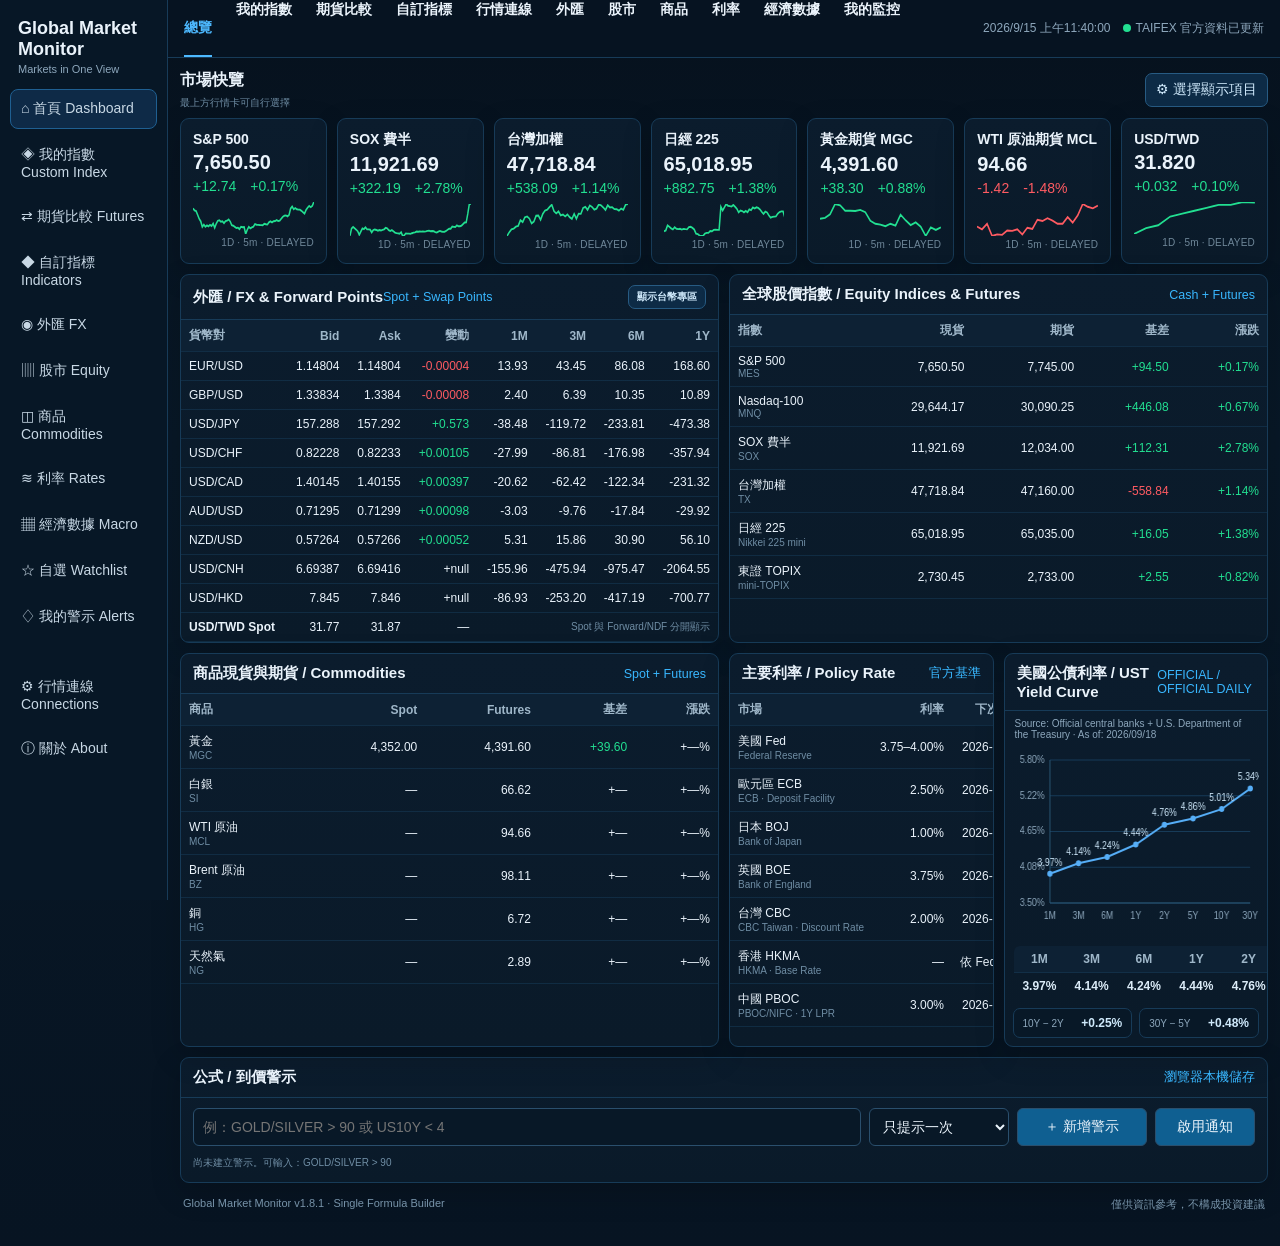
==== index.html @ 7e263246 "chore: refresh custom index edit flow cache" ====
<!doctype html><html lang="zh-Hant"><head><meta charset="utf-8"><meta name="viewport" content="width=device-width,initial-scale=1,viewport-fit=cover"><meta name="theme-color" content="#071422"><meta name="gmm-build" content="20260919-nolock-final3"><title>Global Market Monitor</title><link rel="stylesheet" href="styles.css?v=20260921-futuresrestore5"><link rel="stylesheet" href="v1.4.css?v=20260919-nolock-final3"><link rel="stylesheet" href="v1.5.css?v=20260919-nolock-final3"><link rel="stylesheet" href="v1.6.css?v=20260920-singleformula1"><link rel="icon" type="image/png" sizes="192x192" href="icon-192.png?v=20260917b"><link rel="icon" type="image/png" sizes="512x512" href="icon-512.png?v=20260917b"><link rel="apple-touch-icon" sizes="180x180" href="apple-touch-icon-v2.png"><link rel="manifest" href="manifest.webmanifest?v=20260917b"></head><body>
<div class="app">
  <aside class="sidebar"><div class="brand">Global Market Monitor<small>Markets in One View</small></div><div class="nav">
    <button class="active" data-view="dashboard">⌂ 首頁 Dashboard</button><button data-view="customindex">◈ 我的指數 Custom Index</button><button data-view="spread">⇄ 期貨比較 Futures</button><button data-view="indicators">◆ 自訂指標 Indicators</button><button>◉ 外匯 FX</button><button>▥ 股市 Equity</button><button>◫ 商品 Commodities</button><button>≋ 利率 Rates</button><button>▦ 經濟數據 Macro</button><button>☆ 自選 Watchlist</button><button>♢ 我的警示 Alerts</button><div class="spacer"></div><button data-view="connections">⚙ 行情連線 Connections</button><button>ⓘ 關於 About</button>
  </div></aside>
  <main class="main">
    <header class="topbar"><div class="tabs"><span class="active" data-view="dashboard">總覽</span><span data-view="customindex">我的指數</span><span data-view="spread">期貨比較</span><span data-view="indicators">自訂指標</span><span data-view="connections">行情連線</span><span>外匯</span><span>股市</span><span>商品</span><span>利率</span><span>經濟數據</span><span>我的監控</span></div><div class="status"><span id="asof">—</span><span><i class="dot"></i><span id="feedStatus">資料更新中</span></span></div></header>
    <div class="content">
      <section id="dashboardView" class="view active">
        <section class="top-market-section">
          <div class="section-title-row"><div><h2>市場快覽</h2><span class="source-note">最上方行情卡可自行選擇</span></div><button id="customizeTop" class="secondary-btn">⚙ 選擇顯示項目</button></div>
          <div id="topPicker" class="top-picker hidden"></div>
          <section id="topCards" class="cards"></section>
        </section>
<section class="grid-main">
          <article class="panel"><h3>外匯 / FX & Forward Points <small>Spot + Swap Points</small><button id="toggleUsdtwdFx" class="secondary-btn fx-twd-toggle" type="button" aria-expanded="false">顯示台幣專區</button></h3><div class="table-wrap"><table><thead><tr><th>貨幣對</th><th>Bid</th><th>Ask</th><th>變動</th><th>1M</th><th>3M</th><th>6M</th><th>1Y</th></tr></thead><tbody id="fxBody"></tbody></table></div></article>

        <section id="usdtwdFxPanel" class="panel usdtwd-fx-panel is-hidden">
          <div class="fx-focus-head"><div><h2>USD/TWD 台幣專區</h2><p>Offshore 固定使用 NetDania；Onshore 優先 Investing.com，無法取得時整條曲線改用 Cbonds Taipei daily close。</p></div><div id="usdtwdFxFreshness" class="source-note">資料載入中…</div></div>
          <div id="usdtwdSpotCards" class="fx-spot-cards"></div>
          <div class="table-wrap"><table class="fx-curve-table"><thead><tr><th>Tenor</th><th colspan="3">Onshore Taipei · Investing / Cbonds</th><th colspan="3">Offshore · NetDania</th><th>Offshore − Onshore</th></tr><tr><th></th><th>Bid</th><th>Ask</th><th>Mid Outright</th><th>Bid</th><th>Ask</th><th>Mid Outright</th><th>Spread</th></tr></thead><tbody id="usdtwdCurveBody"></tbody></table></div>

          <div id="taifexSettlementNdf" class="settlement-ndf-box">
            <div class="settlement-ndf-head"><div><b>TAIFEX 結算日 NDF</b><small>台幣黃金 TGF / 布蘭特原油 BRF · 近月、次月自動 rollover</small></div><div id="settlementNdfSource" class="source-note">載入中…</div></div>
            <div class="table-wrap"><table class="settlement-ndf-table"><thead><tr><th>商品</th><th>合約</th><th>月份</th><th>預估最後結算日</th><th>天數</th><th>NDF Bid</th><th>NDF Ask</th><th>NDF Mid</th><th>Swap Mid</th></tr></thead><tbody id="settlementNdfBody"></tbody></table></div>
            <div class="settlement-ndf-note">NDF 使用 Offshore 曲線（NetDania，失效時 Barchart）依實際剩餘日數線性插補。近月/次月直接讀取 TAIFEX 官方有效合約並自動換月。結算日依 TAIFEX 契約規則推算；遇交易所臨時調整時以官方公告為準。</div>
          </div>

          <div class="fx-focus-note">期限固定為 1W / 1M / 3M / 6M / 1Y。Cbonds 為 outright daily benchmark，不會當成 forward points；來源無法取得或驗證失敗時顯示「—」，不使用模擬值。</div>
        </section>

<article class="panel"><h3>全球股價指數 / Equity Indices & Futures <small>Cash + Futures</small></h3><div class="table-wrap"><table><thead><tr><th>指數</th><th>現貨</th><th>期貨</th><th>基差</th><th>漲跌</th></tr></thead><tbody id="eqBody"></tbody></table></div></article>
          <div class="right-stack">
            <article class="panel"><h3>商品現貨與期貨 / Commodities <small>Spot + Futures</small></h3><div class="table-wrap"><table><thead><tr><th>商品</th><th>Spot</th><th>Futures</th><th>基差</th><th>漲跌</th></tr></thead><tbody id="cmdBody"></tbody></table></div></article>
            <div class="split">
              <article class="panel"><h3>主要利率 / Policy Rate <small>官方基準</small></h3><div class="table-wrap"><table><thead><tr><th>市場</th><th>利率</th><th>下次會議</th></tr></thead><tbody id="rateBody"></tbody></table></div></article>
              <article class="panel ust-yield-panel"><h3><span>美國公債利率 / UST Yield Curve</span><small id="ustYieldStatus">OFFICIAL DAILY</small></h3><div class="ust-yield-meta" id="ustYieldMeta">資料載入中…</div><div class="curve ust-yield-chart"><canvas id="yieldCanvas" class="chart-canvas"></canvas></div><div class="ust-yield-table-wrap"><table class="ust-yield-table"><thead><tr id="ustYieldTenors"></tr></thead><tbody><tr id="ustYieldValues"></tr></tbody></table></div><div class="ust-yield-spreads"><div><span>10Y − 2Y</span><b id="ustSpread102">—</b></div><div><span>30Y − 5Y</span><b id="ustSpread305">—</b></div></div></article>
            </div>
          </div>
        </section>
        <section class="panel alerts"><h3>公式 / 到價警示 <small>瀏覽器本機儲存</small></h3>
          <div class="alert-form"><input id="formulaInput" placeholder="例：GOLD/SILVER > 90 或 US10Y < 4"><select id="cooldown"><option value="0">只提示一次</option><option value="300">冷卻 5 分鐘</option><option value="900">冷卻 15 分鐘</option></select><button id="addAlert">＋ 新增警示</button><button id="notifyBtn">啟用通知</button></div><div class="alert-list" id="alertList"></div>
        </section>
      </section>

      <section id="customindexView" class="view">
        <section class="panel cix-hero">
          <div><span class="cix-kicker">CUSTOM INDEX LIBRARY</span><h2>我的指數</h2><p>建立自己的市場指數，將商品、匯率與其他自訂指數組成固定公式，再用同一個 Symbol 持續監控。</p></div>
          <div class="cix-actions"><button id="newCustomIndex" class="cix-primary">＋ 建立自訂指數</button><button id="exportCix" class="secondary-btn">備份我的指數</button><button id="importCix" class="secondary-btn">還原備份</button><input id="cixImportFile" type="file" accept="application/json,.json" hidden></div>
        </section>
        <section id="cixSummary" class="spread-kpis"></section>
        <section class="panel cix-builder">
          <div class="cix-builder-head"><div><h3>建立自訂指數</h3><p>V1 先完成定義、公式、Base 與監控規則；資料保存在此瀏覽器。</p></div><button id="cancelCustomIndex" class="secondary-btn">收合</button></div>
          <section class="cix-step" data-step="1">
            <div class="cix-step-title"><span>1</span><div><b>基本資料</b><small>名稱、Symbol 與顯示方式</small></div></div>
            <div class="cix-form-grid">
              <label>指數名稱<input id="cixName" placeholder="例如：台美黃金價差指數"></label>
              <label>Symbol<input id="cixSymbol" placeholder="可留白，由系統自動產生" maxlength="16"></label>
              <label>顯示模式<select id="cixMode"><option value="raw">原始值 Raw</option><option value="percent">百分比 %</option><option value="base100">Base 100</option><option value="base1000">Base 1,000</option></select></label>
              <label>Methodology Version<input id="cixVersion" value="1.0" readonly></label>
              <label class="cix-wide">說明<input id="cixDescription" placeholder="這個指數想觀察什麼？"></label>
            </div>
          </section>

          <section class="cix-step" data-step="2">
            <div class="cix-step-title"><span>2</span><div><b>建立公式</b><small>全部手動建立；選擇指標後插入行情欄位與運算符號</small></div></div>
            <div class="cix-advanced-label">選擇指標</div>
            <div class="formula-tools cix-formula-tools"><select id="cixTokenCategory"><option value="all">全部欄位</option><option value="台灣指數">台灣指數</option><option value="股價指數">海外股價指數</option><option value="匯率">匯率</option><option value="貴金屬">貴金屬</option><option value="能源">能源</option><option value="結算日NDF">結算日 NDF</option><option value="我的指數">我的指數</option></select><select id="cixTokenSelect"><option value="">選擇商品…</option></select><select id="cixTokenExpiry"><option value="">選擇到期月份…</option></select><button id="cixInsertBid">插入 BID</button><button id="cixInsertAsk">插入 ASK</button><button id="cixInsertLast">插入 LAST</button></div>
            <div class="cix-advanced-label">運算</div>
            <div class="formula-tools cix-formula-tools"><button data-cix-op=" + ">＋</button><button data-cix-op=" - ">−</button><button data-cix-op=" * ">＊</button><button data-cix-op=" / ">／</button><button data-cix-op=" ( ">(</button><button data-cix-op=" ) ">)</button></div>
            <div class="cix-advanced-label">公式</div>
            <textarea id="cixFormula" rows="4" placeholder="直接輸入或由上方按鈕組合，例如：TAIFEX_GDF.BID - CME_MGC.ASK"></textarea>
            <div class="cix-preview"><span>公式預覽</span><b id="cixPreview">等待輸入公式</b><strong id="cixLiveValue">目前值 —</strong><small id="cixPreviewNote">市場指標可選 BID / ASK / LAST；已建立的「我的指數」可直接加入公式，再組成新的自訂指數。</small></div>
          </section>

          <section class="cix-step" data-step="3">
            <div class="cix-step-title"><span>3</span><div><b>監控設定</b><small>Watch Only 可直接使用；需要提醒時再設定門檻</small></div></div>
            <div class="cix-form-grid cix-monitor-grid">
              <label>監控模式<select id="cixWatchMode"><option value="watch">Watch Only</option><option value="alert">Alert</option></select></label>
              <label class="cix-alert-only">上方門檻 ≥<input id="cixUpper" type="number" step="any" placeholder="例如 101"></label>
              <label class="cix-alert-only">下方門檻 ≤<input id="cixLower" type="number" step="any" placeholder="例如 99"></label>
              <label>指數更新頻率<select id="cixInterval"><option value="5">5 分鐘</option><option value="15" selected>15 分鐘</option><option value="30">30 分鐘</option><option value="60">60 分鐘</option><option value="1440">每天一次</option></select></label><label class="cix-alert-only">提醒冷卻時間<select id="cixAlertCooldown"><option value="5">5 分鐘</option><option value="15" selected>15 分鐘</option><option value="30">30 分鐘</option><option value="60">60 分鐘</option></select></label>
              <label>最大資料年齡<select id="cixFreshness"><option value="10">10 分鐘</option><option value="20" selected>20 分鐘</option><option value="30">30 分鐘</option><option value="60">60 分鐘</option></select></label>
              <label>成分最大時間差<select id="cixSkew"><option value="5">5 分鐘</option><option value="15" selected>15 分鐘</option><option value="30">30 分鐘</option></select></label>
            </div><small id="cixWatchNote" class="cix-watch-note">Watch Only：只持續監看，不觸發門檻提醒。</small>
          </section>
          <div class="cix-actions"><button id="saveCustomIndex" class="cix-primary">儲存自訂指數</button><button id="clearCustomIndex" class="secondary-btn">清除</button></div>
        </section>

      </section>

      <section id="spreadView" class="view">
        <section class="spread-hero panel">
          <div><h2>期貨比較 / Futures Comparison</h2><p>比較各市場期貨商品、合約規格與保證金，快速了解交易所、合約乘數、幣別、最小跳動點、到期月份及交易條件。</p></div>
          <div class="spread-controls"><label>分類 <select id="catalogFilter"><option value="all">全部</option><option value="股價指數">股價指數</option><option value="外匯">外匯</option><option value="貴金屬">貴金屬</option><option value="能源">能源</option></select></label></div>
        </section>
        <section id="catalogSummary" class="spread-kpis"></section>
        <article class="panel spread-table-panel"><h3>期貨商品比較 / Futures Products <small>跨市場 / 同標的</small></h3><div class="table-wrap spread-table-wrap"><table><thead><tr><th>分類</th><th>標的</th><th>台期所</th><th>Bid</th><th>Ask</th><th>Last</th><th>海外市場</th><th>商品</th><th>Bid</th><th>Ask</th><th>Last</th><th>比較注意</th></tr></thead><tbody id="catalogBody"></tbody></table></div></article>

        <section class="cost-lab panel">
          <div class="formula-lab-head"><div><h3>期貨規格、保證金與換算比較 / Futures Compare</h3><p>先選 A、B 期貨、月份與口數，直接比較規格、保證金與換算後名目差額；並提供 1～10 口內最接近等值的建議比例。</p></div><button id="resetFuturesCompare" class="secondary-btn">恢復預設</button></div>
          <div class="futures-compare-picker futures-product-picker">
            <div class="futures-filter-product">
              <label>A 分類<select id="futuresCompareACategory"><option value="all">全部</option><option value="台灣指數">台灣指數</option><option value="股價指數">海外股價指數</option><option value="外匯">匯率</option><option value="貴金屬">貴金屬</option><option value="能源">能源</option></select></label>
              <label>比較 A<select id="futuresCompareA"></select></label>
            </div>
            <span class="futures-compare-vs">VS</span>
            <div class="futures-filter-product">
              <label>B 分類<select id="futuresCompareBCategory"><option value="all">全部</option><option value="台灣指數">台灣指數</option><option value="股價指數">海外股價指數</option><option value="外匯">匯率</option><option value="貴金屬">貴金屬</option><option value="能源">能源</option></select></label>
              <label>比較 B<select id="futuresCompareB"></select></label>
            </div>
          </div>
          <div class="futures-compare-picker futures-month-qty-picker">
            <div class="futures-month-qty">
              <label>A 到期月份<select id="futuresCompareAMonth" class="futures-month-select"></select></label>
              <label>A 口數<input id="futuresCompareAQty" type="number" min="1" step="1" value="1"></label>
            </div>
            <span class="futures-compare-vs">↔</span>
            <div class="futures-month-qty">
              <label>B 到期月份<select id="futuresCompareBMonth" class="futures-month-select"></select></label>
              <label>B 口數<input id="futuresCompareBQty" type="number" min="1" step="1" value="1"></label>
            </div>
          </div>
          <div id="futuresCompareUpdated" class="source-note futures-updated">更新日期 —</div>
          <div id="futuresSpecCompare" class="table-wrap"></div>
          <div class="cost-actions">
            <button id="applySuggestedRatio" class="secondary-btn">套用建議比例</button>
            <button id="calcFuturesCompare">計算換算後差額</button>
            <span id="futuresRatioHint" class="source-note">建議比例 —</span>
          </div>
          <div id="futuresCompareResults" class="cost-results"></div>
        </section>

        <section class="panel custom-products-wrap"><div class="custom-products-head"><div><h3>自訂商品 / Custom Products</h3><p>新增你自己的市場標的與報價欄位，供 Formula Lab 使用。</p></div><button id="addCustomProduct" class="secondary-btn">＋ 新增商品</button></div><div id="customProductEditor" class="custom-editor hidden"></div><div id="customProductList" class="custom-product-list"></div></section>
        <section class="panel custom-compare"><div class="custom-products-head"><div><h3>自訂比較 / Custom Compare</h3><p>選兩個商品與欄位快速比較。</p></div></div><div id="customCompareGrid" class="custom-compare-grid"></div><div class="custom-compare-actions"><button id="calcCustomCompare">計算</button></div><div id="customCompareResults" class="custom-compare-results"></div></section>
      </section>

      <section id="indicatorsView" class="view">
        <section class="panel">
          <div class="formula-lab-head"><div><h3>自訂指標 / Indicators</h3><p>集中查看與編輯已儲存的自訂指標。</p></div></div>
          <div id="indicatorDashboardSummary" class="spread-kpis"></div>
          <div id="indicatorDashboardGrid" class="custom-product-list"></div>
          <div id="indicatorDashboardAlerts" class="custom-product-list"></div>
        </section>
        
        <section class="panel"><div class="cix-library-head"><div><h3>Custom Index Library</h3><p>每個指數保留公式、Base/顯示方式、Methodology Version 與監控條件。</p></div></div><div class="cix-library-tools"><input id="cixSearch" type="search" placeholder="搜尋名稱、Symbol 或 Formula"><select id="cixFilter"><option value="all">全部指數</option><option value="pinned">★ 已置頂</option><option value="alert">Alert</option><option value="watch">Watch Only</option><option value="pass">PASS</option><option value="stale">STALE</option></select></div><div id="cixLibrary" class="cix-library"></div></section>
      </section>

      <section id="connectionsView" class="view"><section class="connections-hero panel"><div><h2>行情連線 / Connections</h2><p>免費來源與官方延遲資料作為預設；若你有券商或行情權限，可透過私人 Gateway 切換 LIVE。</p></div><div class="connection-mode-box"><label><input id="preferLive" type="checkbox"> 優先使用 LIVE Gateway</label><span id="activeConnectionStatus" class="connection-status">免費延遲 / 官方模式</span></div></section><section class="market-source-grid" id="marketSourceGrid"></section><article class="panel connections-panel"><div class="connections-head"><div><h3>國內券商</h3><p>主要用於 TAIFEX 即時行情。連線需透過使用者自己的本機 Bridge 或私人後端。</p></div></div><div class="broker-grid" id="domesticBrokerGrid"></div></article><article class="panel connections-panel"><div class="connections-head"><div><h3>國外券商 / 行情服務</h3><p>可用於 CME、JPX / OSE、ICE 等海外期貨；實際可用市場取決於帳戶行情訂閱。</p></div></div><div class="broker-grid" id="overseasBrokerGrid"></div></article><article class="panel gateway-panel"><div class="connections-head"><div><h3>連線設定</h3><p>只填 Gateway URL，不在此頁輸入券商密碼或 API Secret。憑證應存放在 Local Bridge / Private Backend。</p></div></div><div class="gateway-form"><label>目前選擇<select id="brokerSelect"></select></label><label>Gateway URL<input id="brokerEndpoint" placeholder="例：http://127.0.0.1:8787/quotes"></label><label>備註<input id="brokerNote" placeholder="例如：家用 Mac mini / Private Worker"></label></div><div class="gateway-actions"><button id="saveBrokerConnection">儲存設定</button><button id="testBrokerConnection" class="secondary-btn">測試連線</button><button id="disconnectBroker" class="secondary-btn">停用 LIVE</button><span id="brokerTestResult" class="source-note">尚未測試</span></div><div class="connection-warning">安全原則：不要把券商密碼、API Secret、憑證檔或 session token 寫入 GitHub、LocalStorage 或前端 JavaScript。網站只保存 Gateway URL、偏好與非敏感備註。</div></article></section>

      <footer class="footer"><span>Global Market Monitor v1.8.1 · Single Formula Builder</span><span>僅供資訊參考，不構成投資建議</span></footer>
    </div>
  </main>
</div>
<script>
(function(){
  function emergencySwitch(name){
    document.querySelectorAll('.view').forEach(function(v){v.classList.toggle('active',v.id===name+'View')});
    document.querySelectorAll('[data-view]').forEach(function(x){x.classList.toggle('active',x.dataset.view===name)});
    window.scrollTo(0,0);
  }
  document.querySelectorAll('[data-view]').forEach(function(x){
    x.addEventListener('click',function(){ emergencySwitch(x.dataset.view); });
  });
  window.__gmmEmergencySwitch=emergencySwitch;
})();
</script><script src="config.example.js?v=20260918-fix1"></script><script src="providers.js?v=20260916-ndf3"></script><script src="app.js?v=20260921-cix-editflow1"></script><script src="tv-spark-widget.js?v=20260918-fix1"></script></body></html>
---- styles.css ----
:root{--bg:#071422;--panel:#0b1c2d;--panel2:#0e2438;--line:#173b58;--text:#eaf3fb;--muted:#8da7bc;--accent:#1ea7ff;--green:#22df91;--red:#ff5b62;--amber:#ffc857;--shadow:0 10px 30px rgba(0,0,0,.18)}
*{box-sizing:border-box}html,body{margin:0;background:linear-gradient(180deg,#06111d,#081827 35%,#071422);color:var(--text);font-family:Inter,-apple-system,BlinkMacSystemFont,"Segoe UI","Noto Sans TC",sans-serif;font-size:14px}button,input,select{font:inherit}.app{min-height:100vh;display:grid;grid-template-columns:168px 1fr}.sidebar{position:sticky;top:0;height:100vh;border-right:1px solid var(--line);padding:14px 10px;background:#071726}.brand{font-weight:800;font-size:18px;padding:4px 8px 14px}.brand small{display:block;color:var(--muted);font-weight:500;font-size:11px;margin-top:3px}.nav{display:grid;gap:6px}.nav button{background:transparent;border:1px solid transparent;color:#c8d8e5;text-align:left;padding:10px;border-radius:8px;cursor:pointer}.nav button.active,.nav button:hover{background:#0e2a47;border-color:#1f5f91}.nav .spacer{height:18px}.main{min-width:0}.topbar{height:58px;display:flex;align-items:center;justify-content:space-between;border-bottom:1px solid var(--line);padding:0 16px;position:sticky;top:0;background:rgba(7,20,34,.93);backdrop-filter:blur(8px);z-index:4}.tabs{display:flex;gap:24px;font-weight:700}.tabs span{cursor:pointer}.tabs span.active{color:#4db9ff;border-bottom:2px solid #4db9ff;padding:18px 0}.status{display:flex;gap:12px;align-items:center;color:var(--muted);font-size:12px}.dot{width:8px;height:8px;border-radius:50%;display:inline-block;background:var(--green);margin-right:5px}.content{padding:12px}.view{display:none}.view.active{display:block}.section-title-row{display:flex;justify-content:space-between;align-items:center;margin:0 0 8px}.section-title-row h2{font-size:16px;margin:0 0 2px}.secondary-btn{background:#0d2b46;border:1px solid #275b83;color:#cfe9fb;border-radius:7px;padding:7px 10px;cursor:pointer}.top-picker{margin-bottom:10px;border:1px solid var(--line);border-radius:9px;background:#091c2d;padding:10px 12px}.top-picker.hidden{display:none}.picker-head{display:flex;justify-content:space-between;gap:10px;margin-bottom:8px;color:var(--muted);font-size:12px}.picker-head b{color:var(--text)}.picker-grid{display:flex;gap:8px;flex-wrap:wrap}.cards{display:grid;grid-template-columns:repeat(auto-fit,minmax(145px,1fr));gap:10px}.card,.panel{background:linear-gradient(180deg,#0b1c2d,#0a1a29);border:1px solid var(--line);border-radius:9px;box-shadow:var(--shadow)}.card{padding:12px}.card .label{font-weight:700}.card .value{font-size:20px;font-weight:800;margin:4px 0}.pos{color:var(--green)}.neg{color:var(--red)}.spark{height:32px;margin-top:6px}.grid-main{display:grid;grid-template-columns:1.05fr .88fr .95fr;gap:10px;margin-top:10px}.panel{overflow:hidden}.panel h3{font-size:15px;margin:0;padding:10px 12px;border-bottom:1px solid var(--line);display:flex;justify-content:space-between;align-items:center}.panel h3 small{font-weight:500;color:#39b7ff}.table-wrap{overflow:auto;max-height:420px}table{width:100%;border-collapse:collapse;font-size:12px;white-space:nowrap}th,td{padding:7px 8px;border-bottom:1px solid rgba(23,59,88,.55);text-align:right}th:first-child,td:first-child{text-align:left}th{position:sticky;top:0;background:#0d2134;color:#9fb7c9;font-weight:600;z-index:1}.right-stack{display:grid;gap:10px}.split{display:grid;grid-template-columns:1fr 1fr;gap:10px}.curve{height:150px;padding:8px}.chart-canvas{width:100%;height:125px}.alerts{margin-top:10px}.alert-form{padding:10px 12px;display:grid;grid-template-columns:1fr 140px 130px 100px;gap:8px}.alert-form input,.alert-form select,.alert-form button,.spread-controls select{background:#081827;border:1px solid #2a4f6d;border-radius:6px;color:var(--text);padding:9px}.alert-form button{background:#0f5f91;cursor:pointer}.alert-list{padding:0 12px 12px;display:grid;gap:6px}.alert-item{display:flex;justify-content:space-between;border:1px solid var(--line);border-radius:6px;padding:8px;background:#091a2a}.alert-item button{background:transparent;color:#9fb7c9;border:1px solid var(--line);border-radius:5px;cursor:pointer}.chip{display:flex;align-items:center;gap:6px;border:1px solid #275172;border-radius:6px;padding:6px 8px;background:#0b2033;cursor:pointer}.chip input{accent-color:#2aaeff}.footer{color:#7793a9;font-size:11px;padding:14px 3px 22px;display:flex;justify-content:space-between;gap:10px;flex-wrap:wrap}.tag{display:inline-block;padding:2px 6px;border:1px solid #2d6386;border-radius:999px;color:#9fd8ff;font-size:10px}.source-note{font-size:10px;color:#6f8da4}
.spread-hero{padding:16px;display:flex;justify-content:space-between;align-items:center;gap:20px}.spread-hero h2{margin:0 0 5px;font-size:20px}.spread-hero p{margin:0;color:var(--muted);max-width:800px}.spread-controls{display:flex;align-items:center;gap:8px;flex-wrap:wrap}.spread-controls label{color:var(--muted);font-size:12px}.spread-kpis{display:grid;grid-template-columns:repeat(4,1fr);gap:10px;margin:10px 0}.kpi{background:linear-gradient(180deg,#0b1c2d,#0a1a29);border:1px solid var(--line);border-radius:9px;padding:12px;display:grid;gap:3px}.kpi span{color:var(--muted);font-size:11px}.kpi b{font-size:18px}.kpi small{color:#7e9ab0}.spread-table-panel{overflow:visible}.spread-table-wrap{max-height:none}.direction{display:inline-block;min-width:106px;padding:4px 7px;border-radius:6px;background:#0d2437;border:1px solid #264c69;color:#a9bfd0}.direction.opportunity{border-color:#157f5b;background:rgba(34,223,145,.08);color:#70f2bd}.empty{text-align:center!important;color:var(--muted);padding:24px!important}.spread-grid{display:grid;grid-template-columns:1.4fr 1fr;gap:10px;margin-top:10px}.info-list{display:grid}.info-list>div{padding:11px 12px;border-bottom:1px solid rgba(23,59,88,.55);display:grid;grid-template-columns:130px 1fr;gap:8px}.info-list span{color:var(--muted)}.spread-alert-examples{padding:12px;display:grid;gap:8px}.spread-alert-examples span{font-family:ui-monospace,SFMono-Regular,Menlo,monospace;background:#071827;border:1px solid var(--line);border-radius:6px;padding:9px;color:#b8e4ff}
@media(max-width:1300px){.grid-main{grid-template-columns:1fr 1fr}.right-stack{grid-column:1/-1;grid-template-columns:1fr 1fr}.spread-kpis{grid-template-columns:repeat(2,1fr)}}
@media(max-width:800px){.app{display:block}.sidebar{display:none}.topbar{height:auto;padding:10px;gap:8px;align-items:flex-start}.tabs{gap:12px;overflow:auto;font-size:12px}.tabs span.active{padding:6px 0}.status{display:none}.content{padding:8px}.cards{grid-template-columns:repeat(2,1fr)}.grid-main,.right-stack,.split,.spread-grid{grid-template-columns:1fr}.alert-form{grid-template-columns:1fr 1fr}.card .value{font-size:18px}.spread-hero{align-items:flex-start;flex-direction:column}.spread-kpis{grid-template-columns:1fr 1fr}.picker-head{flex-direction:column}.section-title-row{align-items:flex-start;gap:8px}.info-list>div{grid-template-columns:1fr}.spread-table-wrap{overflow:auto}}

.formula-lab{margin-top:10px;padding-bottom:12px}.formula-lab-head{display:flex;justify-content:space-between;gap:12px;align-items:center;padding:12px;border-bottom:1px solid var(--line)}.formula-lab-head h3{padding:0;border:0;display:block}.formula-lab-head p{margin:4px 0 0;color:var(--muted);font-size:12px}.formula-tools{padding:10px 12px;display:flex;gap:6px;flex-wrap:wrap}.formula-tools select{min-width:280px}.formula-tools select,.formula-tools button,.formula-action-row button{background:#081827;border:1px solid #2a4f6d;border-radius:6px;color:var(--text);padding:8px 10px}.formula-tools button,.formula-action-row button{cursor:pointer}.formula-tools button:hover,.formula-action-row button:hover{background:#0d2b46}.formula-lab textarea{display:block;width:calc(100% - 24px);margin:0 12px;background:#061522;border:1px solid #2a4f6d;border-radius:7px;color:#dcecf8;padding:11px;font-family:ui-monospace,SFMono-Regular,Menlo,monospace;resize:vertical}.formula-action-row{display:flex;align-items:center;gap:8px;padding:10px 12px}.formula-action-row>button:first-child{background:#0f5f91}.formula-result{margin-left:6px;font-family:ui-monospace,SFMono-Regular,Menlo,monospace}.formula-examples{padding:0 12px;display:flex;gap:7px;flex-wrap:wrap}.formula-examples button{background:#0b2033;color:#9fd8ff;border:1px solid #275172;border-radius:999px;padding:6px 9px;cursor:pointer;font-size:11px}.category-pill{display:inline-block;border:1px solid #315d7d;background:#0b2438;border-radius:999px;padding:3px 7px;color:#a9dafa;font-size:10px}.catalog-note{white-space:normal;min-width:155px;text-align:left!important;color:#8ca8bc}.spread-table-wrap table{min-width:1180px}
@media(max-width:800px){.formula-lab-head{align-items:flex-start}.formula-tools select{min-width:100%;width:100%}.formula-action-row{align-items:flex-start;flex-direction:column}.formula-result{margin-left:0}.formula-examples{display:grid}.formula-examples button{text-align:left}}
.cost-lab{margin-top:10px;padding-bottom:12px}.cost-grid{display:grid;grid-template-columns:repeat(4,minmax(150px,1fr));gap:9px;padding:12px}.cost-grid label{display:grid;gap:5px;color:var(--muted);font-size:11px}.cost-grid input,.cost-grid select{width:100%;background:#061522;border:1px solid #2a4f6d;border-radius:6px;color:var(--text);padding:8px}.cost-actions{display:flex;align-items:center;gap:10px;padding:0 12px 10px}.cost-actions button{background:#0f5f91;border:1px solid #2a6a96;border-radius:6px;color:white;padding:8px 12px;cursor:pointer}.cost-results{display:grid;grid-template-columns:repeat(6,1fr);gap:8px;padding:0 12px}.cost-metric{background:#081827;border:1px solid var(--line);border-radius:7px;padding:10px;display:grid;gap:4px}.cost-metric span{color:var(--muted);font-size:10px}.cost-metric b{font-size:15px}.cost-metric small{color:#6f8da4}.cost-warning{grid-column:1/-1;border:1px solid #775d24;background:rgba(255,200,87,.06);color:#e7c978;border-radius:7px;padding:9px 10px;font-size:11px}.expiry-note{color:#7ea0b7;font-size:10px}
@media(max-width:1100px){.cost-grid{grid-template-columns:repeat(2,minmax(150px,1fr))}.cost-results{grid-template-columns:repeat(3,1fr)}}
@media(max-width:700px){.cost-grid{grid-template-columns:1fr 1fr}.cost-results{grid-template-columns:1fr 1fr}.cost-actions{align-items:flex-start;flex-direction:column}}


/* Market Data Connections */
.connections-hero{padding:16px;display:flex;justify-content:space-between;gap:18px;align-items:center}.connections-hero h2{margin:0 0 5px;font-size:20px}.connections-hero p{margin:0;color:var(--muted);max-width:820px}.connection-mode-box{display:grid;gap:8px;min-width:270px}.connection-mode-box label{font-size:12px;color:#cfe0ed}.connection-mode-box input{accent-color:var(--green)}.connection-status{display:inline-flex;width:max-content;border:1px solid #2e617f;border-radius:999px;padding:5px 9px;color:#9edaff;background:#092039;font-size:11px}.market-source-grid{display:grid;grid-template-columns:repeat(4,1fr);gap:10px;margin:10px 0}.market-source-card{border:1px solid var(--line);background:linear-gradient(180deg,#0b1c2d,#0a1a29);border-radius:9px;padding:12px;display:grid;gap:3px}.market-source-card span{font-size:11px;color:var(--muted)}.market-source-card b{font-size:16px}.market-source-card small{color:#6f8da4}.connections-panel,.gateway-panel{margin-top:10px;padding-bottom:12px}.connections-head{padding:12px;border-bottom:1px solid var(--line)}.connections-head h3{margin:0;padding:0;border:0}.connections-head p{margin:4px 0 0;color:var(--muted);font-size:12px}.broker-grid{padding:12px;display:grid;grid-template-columns:repeat(3,minmax(220px,1fr));gap:9px}.broker-card{display:grid;gap:8px;text-align:left;background:#081827;border:1px solid var(--line);border-radius:8px;color:var(--text);padding:12px;cursor:pointer}.broker-card:hover,.broker-card.active{border-color:#2781bb;background:#0b263e}.broker-card>div:first-child{display:flex;justify-content:space-between;gap:8px}.broker-card span{font-size:10px;color:#7fa0b8}.broker-card small{color:#7895aa;line-height:1.4}.broker-markets{display:flex;gap:5px;flex-wrap:wrap}.broker-markets em{font-style:normal;font-size:10px;border:1px solid #2a5977;border-radius:999px;padding:3px 6px;color:#9bd6fa}.gateway-form{display:grid;grid-template-columns:220px 1fr 1fr;gap:9px;padding:12px}.gateway-form label{display:grid;gap:5px;color:var(--muted);font-size:11px}.gateway-form input,.gateway-form select{background:#061522;border:1px solid #2a4f6d;border-radius:6px;color:var(--text);padding:9px;width:100%}.gateway-actions{display:flex;gap:8px;align-items:center;padding:0 12px 12px}.gateway-actions>button:first-child{background:#0f5f91;border:1px solid #2a6a96;color:white;border-radius:6px;padding:8px 12px;cursor:pointer}.connection-warning{margin:0 12px;border:1px solid #775d24;background:rgba(255,200,87,.06);color:#e7c978;border-radius:7px;padding:9px 10px;font-size:11px}@media(max-width:1000px){.market-source-grid{grid-template-columns:repeat(2,1fr)}.broker-grid{grid-template-columns:repeat(2,1fr)}.gateway-form{grid-template-columns:1fr 1fr}}@media(max-width:700px){.connections-hero{align-items:flex-start;flex-direction:column}.connection-mode-box{min-width:0;width:100%}.market-source-grid,.broker-grid,.gateway-form{grid-template-columns:1fr}.gateway-actions{align-items:flex-start;flex-direction:column}}


/* Quote source / freshness badges */
.quote-meta{display:flex;gap:5px;align-items:center;flex-wrap:wrap;margin-top:4px;font-size:9px;color:var(--muted);line-height:1.3}.quote-status{border:1px solid #395064;border-radius:999px;padding:2px 5px;font-size:8px;font-weight:700;letter-spacing:.03em}.quote-status.live{border-color:#23865a;color:#79e0ad;background:rgba(38,166,91,.08)}.quote-status.delayed{border-color:#8a6a2b;color:#f0ca70;background:rgba(220,170,60,.07)}.quote-status.official{border-color:#2d6f9e;color:#8dd1ff;background:rgba(45,111,158,.09)}.quote-status.neutral{color:#9aafbe}.spec-source-block{margin-top:8px;padding-top:7px;border-top:1px solid var(--line)}.spec-source-block>span{font-size:10px;color:var(--muted)}.spec-source-block .quote-meta{margin-top:4px}@media(max-width:700px){.quote-meta{font-size:8px;gap:4px}.quote-status{font-size:7px}}


/* USD/TWD FX focus */
.usdtwd-fx-panel{grid-column:1;margin:0;padding:0 0 10px}.usdtwd-fx-panel.is-hidden{display:none!important}.fx-twd-toggle{margin-left:auto;padding:4px 8px;font-size:10px;white-space:nowrap}.fx-focus-head{display:flex;justify-content:space-between;gap:16px;align-items:flex-start;padding:14px;border-bottom:1px solid var(--line)}.fx-focus-head h2{margin:0 0 4px;font-size:19px}.fx-focus-head p{margin:0;color:var(--muted);font-size:12px}.fx-spot-cards{display:grid;grid-template-columns:repeat(3,1fr);gap:9px;padding:12px}.fx-spot-card{background:#071827;border:1px solid var(--line);border-radius:8px;padding:10px;display:grid;gap:4px}.fx-spot-card span,.fx-spot-card small{color:var(--muted);font-size:10px}.fx-spot-card b{font-size:19px}.fx-curve-table th{text-align:right}.fx-curve-table th:first-child,.fx-curve-table td:first-child{text-align:left}.fx-curve-table td{text-align:right}.fx-focus-note{margin:9px 12px 0;color:#7895aa;font-size:10px}.usdtwd-fx-panel .table-wrap{padding:0 12px}@media(max-width:700px){.fx-focus-head{flex-direction:column}.fx-spot-cards{grid-template-columns:1fr}.usdtwd-fx-panel .table-wrap{overflow:auto}.fx-curve-table{min-width:820px}}


.settlement-ndf-box{margin:12px;border:1px solid var(--line);border-radius:9px;background:#071827;overflow:hidden}.settlement-ndf-head{display:flex;justify-content:space-between;gap:12px;align-items:flex-start;padding:11px 12px;border-bottom:1px solid var(--line)}.settlement-ndf-head>div:first-child{display:grid;gap:3px}.settlement-ndf-head small,.settlement-ndf-note{color:var(--muted);font-size:10px}.settlement-ndf-table{min-width:880px}.settlement-ndf-table th,.settlement-ndf-table td{text-align:right}.settlement-ndf-table th:first-child,.settlement-ndf-table td:first-child{text-align:left}.settlement-ndf-table td small{display:block;color:var(--muted);font-size:9px}.settlement-ndf-note{padding:9px 12px 11px;border-top:1px solid var(--line)}@media(max-width:700px){.settlement-ndf-head{flex-direction:column}}

/* indicator-dashboard */
.indicator-dashboard-hero{display:flex;justify-content:space-between;align-items:center;gap:16px}.indicator-dashboard-hero p{margin:6px 0 0;color:var(--muted,#8fa3b8)}
.indicator-dashboard-grid{display:grid;grid-template-columns:repeat(auto-fit,minmax(260px,1fr));gap:12px;margin-top:12px}.indicator-dash-card{border:1px solid var(--line,#243447);border-radius:12px;padding:14px;background:rgba(255,255,255,.02)}.indicator-dash-card.is-hit{box-shadow:0 0 0 1px rgba(34,223,145,.25) inset}.indicator-dash-head{display:flex;align-items:flex-start;justify-content:space-between;gap:10px}.indicator-dash-head h3{margin:3px 0 0;font-size:16px}.indicator-dash-value{font-size:28px;font-weight:750;font-variant-numeric:tabular-nums;margin:16px 0 10px}.indicator-dash-formula{font-family:ui-monospace,SFMono-Regular,Menlo,monospace;font-size:12px;color:var(--muted,#8fa3b8);white-space:nowrap;overflow:hidden;text-overflow:ellipsis}.indicator-dash-rules{display:flex;gap:6px;flex-wrap:wrap;margin-top:12px}.indicator-dash-rules span{font-size:12px;border:1px solid var(--line,#243447);padding:4px 7px;border-radius:999px}.indicator-dash-actions{display:flex;justify-content:flex-end;margin-top:12px}.indicator-dashboard-alerts{display:grid;gap:8px;margin-top:10px}
@media(max-width:720px){.indicator-dashboard-hero{align-items:flex-start;flex-direction:column}.indicator-dashboard-hero button{width:100%}.indicator-dashboard-grid{grid-template-columns:1fr}}

/* real-intraday-sparklines */
.card .spark{position:relative}
.spark-meta{margin-top:3px;text-align:right;font-size:10px;letter-spacing:.02em;color:#6f8799;line-height:1.2}
.spark-unavailable{height:32px;display:flex;align-items:center;justify-content:center;border-top:1px dashed rgba(111,135,153,.22);font-size:10px;color:#607789}

/* ust-yield-panel */
.ust-yield-panel h3{gap:8px}.ust-yield-meta{padding:7px 10px 0;color:var(--muted);font-size:10px}.ust-yield-chart{height:205px;padding:8px 8px 0}.ust-yield-chart .chart-canvas{height:185px}.ust-yield-table-wrap{overflow-x:auto;padding:0 8px 8px}.ust-yield-table{table-layout:fixed;min-width:420px;border:1px solid var(--line);border-radius:7px;overflow:hidden}.ust-yield-table th,.ust-yield-table td{text-align:center!important;padding:6px 5px}.ust-yield-table th{position:static;background:#0d2134;color:#9fb7c9}.ust-yield-table td{font-weight:700;color:#dcecf8}.ust-yield-spreads{display:grid;grid-template-columns:1fr 1fr;gap:7px;padding:0 8px 8px}.ust-yield-spreads>div{display:flex;justify-content:space-between;align-items:center;border:1px solid var(--line);border-radius:7px;background:#081827;padding:7px 9px}.ust-yield-spreads span{color:var(--muted);font-size:10px}.ust-yield-spreads b{font-size:12px;color:#cfe9fb}@media(max-width:800px){.ust-yield-chart{height:190px}.ust-yield-chart .chart-canvas{height:170px}}


/* Futures comparison compact mobile layout */
.futures-compare-picker{display:grid;grid-template-columns:minmax(0,1fr) auto minmax(0,1fr);gap:10px;align-items:end;padding:12px}
.futures-compare-picker label{display:grid;gap:5px;color:var(--muted);font-size:11px;min-width:0}
.futures-compare-picker select,.futures-compare-picker input{width:100%;max-width:100%;min-width:0;background:#061522;border:1px solid #2a4f6d;border-radius:8px;color:var(--text);padding:9px 11px;min-height:44px}
.futures-compare-vs{align-self:center;color:#9fb7c9;font-weight:700;padding-top:18px}
.futures-month-qty{display:grid;gap:8px;min-width:0}
.futures-month-select{font-size:16px!important;font-weight:700;min-height:52px!important;padding:11px 13px!important}
.futures-month-qty input{min-height:44px;font-size:15px}
.futures-updated{padding:0 12px 10px}
#spreadView,.cost-lab,.futures-product-picker,.futures-month-qty-picker,.cost-actions,.cost-results{min-width:0;max-width:100%}
#futuresSpecCompare{width:100%;max-width:100%;overflow-x:auto;-webkit-overflow-scrolling:touch}
#futuresSpecCompare .futures-spec-table{width:100%;min-width:620px;border-collapse:collapse}
#futuresSpecCompare .futures-spec-table th,
#futuresSpecCompare .futures-spec-table td{white-space:nowrap}
@media(max-width:700px){
  #spreadView{overflow-x:hidden}
  .cost-lab{overflow:hidden}
  .futures-compare-picker{grid-template-columns:minmax(0,1fr) auto minmax(0,1fr);gap:8px;padding:8px 10px}
  .futures-product-picker{grid-template-columns:1fr}
  .futures-product-picker .futures-compare-vs{display:none}
  .futures-month-qty-picker{grid-template-columns:minmax(0,1fr) auto minmax(0,1fr)}
  .futures-month-select{font-size:17px!important;min-height:54px!important}
  #futuresSpecCompare{margin:0;width:100%}
  #futuresSpecCompare .futures-spec-table{min-width:600px}
  .cost-results{grid-template-columns:1fr 1fr;min-width:0}
  .cost-metric{min-width:0;overflow:hidden}
  .cost-metric b,.cost-metric small{overflow-wrap:anywhere}
}
---- v1.4.css ----
/* Global Market Monitor v1.4 contract-spec overlay */
.spec-summary{display:grid;grid-template-columns:1fr 1fr;gap:10px;padding:12px;border-bottom:1px solid var(--line)}
.spec-card{background:#081827;border:1px solid #254d6a;border-radius:8px;padding:10px;display:grid;gap:6px}.spec-card>div:first-child{display:flex;justify-content:space-between;gap:8px;align-items:center}.spec-card small{color:var(--muted)}.verified-badge{font-size:10px;color:#70f2bd;border:1px solid #157f5b;background:rgba(34,223,145,.08);border-radius:999px;padding:2px 6px}.spec-line{display:flex;justify-content:space-between;gap:10px;border-top:1px solid rgba(23,59,88,.45);padding-top:5px}.spec-line span{color:var(--muted);font-size:11px}.spec-line strong{font-size:11px;text-align:right}
@media(max-width:800px){.spec-summary{grid-template-columns:1fr}}
---- v1.5.css ----
/* Global Market Monitor v1.5 contract-month matcher */
.month-match-summary{padding:0 12px 12px}.month-match-card{border:1px solid #28506d;border-radius:8px;background:#081b2b;padding:10px 12px;display:grid;gap:7px}.month-match-card.exact{border-color:#167b59;background:rgba(34,223,145,.045)}.month-match-card.near{border-color:#80622b;background:rgba(255,200,87,.045)}.month-match-card>div:first-child{display:flex;align-items:center;justify-content:space-between;gap:8px}.match-badge{font-size:10px;padding:3px 7px;border-radius:999px;border:1px solid #315d7d;color:#b8e4ff}.exact .match-badge{border-color:#167b59;color:#70f2bd}.near .match-badge{border-color:#80622b;color:#ffd980}.month-pair{display:grid;grid-template-columns:1fr auto 1fr;gap:10px;align-items:center}.month-pair span:last-child{text-align:right}.month-pair strong{display:block;font-size:17px;color:#eaf3fb}.month-match-card small{color:#8da7bc}.month-list{display:grid;gap:3px;padding-top:6px;border-top:1px solid rgba(23,59,88,.55);font-size:10px;color:#7190a6}.cost-grid select#twExpiry,.cost-grid select#osExpiry{background:#071827;border:1px solid #2a4f6d;border-radius:6px;color:#eaf3fb;padding:9px;width:100%}@media(max-width:800px){.month-pair{grid-template-columns:1fr}.month-pair>span:nth-child(2){display:none}.month-pair span:last-child{text-align:left}}
---- v1.6.css ----
/* Global Market Monitor v1.6 custom products */
.custom-products-wrap,.custom-compare{display:none!important}
.custom-products-head{display:flex;justify-content:space-between;gap:12px;align-items:center;padding:0 12px 10px}.custom-products-head h3{padding:0;border:0;display:block;margin:0}.custom-products-head p{margin:4px 0 0;color:var(--muted);font-size:12px}.custom-product-list{display:grid;gap:8px;padding:0 12px 12px}.custom-product-card{display:flex;justify-content:space-between;gap:12px;align-items:center;background:#081827;border:1px solid var(--line);border-radius:8px;padding:10px}.custom-product-card>div:first-child{display:grid;gap:3px}.custom-product-card span,.custom-product-card small{color:var(--muted);font-size:11px}.custom-product-actions{display:flex;gap:6px;flex-wrap:wrap}.custom-product-actions button,.custom-editor-actions button,.custom-compare-actions button{background:#0d2b46;border:1px solid #2a5a7f;color:#dcecf8;border-radius:6px;padding:7px 9px;cursor:pointer}.custom-product-actions button:last-child{border-color:#6f3438;color:#ff9aa0}.empty-custom{padding:16px;border:1px dashed #28506d;border-radius:8px;color:var(--muted);text-align:center}.custom-editor{margin:0 12px 12px;border:1px solid #2b5776;background:#071827;border-radius:9px;padding:12px}.custom-editor.hidden,.cp-ref.hidden{display:none}.custom-editor-grid{display:grid;grid-template-columns:repeat(4,minmax(150px,1fr));gap:9px}.custom-editor-grid label,.custom-compare-grid label{display:grid;gap:5px;color:var(--muted);font-size:11px}.custom-editor-grid .wide{grid-column:span 2}.custom-editor-grid input,.custom-editor-grid select,.custom-compare-grid input,.custom-compare-grid select{width:100%;background:#061522;border:1px solid #2a4f6d;border-radius:6px;color:var(--text);padding:8px}.custom-editor-actions{display:flex;gap:8px;padding-top:10px}.custom-editor-actions button:first-child,.custom-compare-actions button{background:#0f5f91}.custom-compare-grid{display:grid;grid-template-columns:2fr 1fr 1fr 2fr 1fr 1fr;gap:8px;padding:0 12px}.custom-compare-actions{display:flex;align-items:center;gap:10px;padding:10px 12px}.custom-compare-results{display:grid;grid-template-columns:repeat(6,1fr);gap:8px;padding:0 12px 12px}.custom-compare .cost-metric b{font-variant-numeric:tabular-nums}

/* TradingView: click an existing Market Overview sparkline to expand one chart. */
.tv-spark-trigger{cursor:pointer;border-radius:6px;touch-action:manipulation;transition:background .15s,box-shadow .15s}.tv-spark-trigger:hover,.tv-spark-trigger.tv-active{background:rgba(30,167,255,.07);box-shadow:0 0 0 1px rgba(30,167,255,.28)}
.tv-spark-viewer{margin-top:10px;border:1px solid #245a7f;border-radius:10px;overflow:hidden;background:#071422;box-shadow:var(--shadow)}.tv-spark-viewer[hidden]{display:none!important}.tv-spark-head{height:46px;padding:0 12px;display:flex;align-items:center;justify-content:space-between;border-bottom:1px solid var(--line);background:#0a1d2e}.tv-spark-head>div{display:grid;gap:2px}.tv-spark-head b{font-size:13px}.tv-spark-head small{font-size:10px;color:var(--muted)}.tv-spark-head button{background:#0d2b46;border:1px solid #275b83;color:#cfe9fb;border-radius:7px;padding:6px 9px;cursor:pointer}.tv-spark-chart{height:500px;width:100%;background:#071422}
@media(max-width:1100px){.custom-editor-grid{grid-template-columns:repeat(2,minmax(150px,1fr))}.custom-compare-grid{grid-template-columns:repeat(3,1fr)}.custom-compare-results{grid-template-columns:repeat(3,1fr)}}
@media(max-width:700px){.custom-products-head,.custom-product-card{align-items:flex-start;flex-direction:column}.custom-editor-grid,.custom-compare-grid{grid-template-columns:1fr}.custom-editor-grid .wide{grid-column:auto}.custom-compare-results{grid-template-columns:1fr 1fr}.custom-compare-actions{align-items:flex-start;flex-direction:column}.tv-spark-chart{height:62vh;min-height:430px}.tv-spark-head{height:44px}.tv-spark-head button{padding:7px 9px}}


/* Custom Index Library V1 */
.cix-hero{display:flex;justify-content:space-between;align-items:center;gap:20px;padding:22px}.cix-hero h2{margin:3px 0 6px}.cix-hero p,.cix-builder-head p,.cix-library-head p{margin:4px 0 0;color:var(--muted);font-size:12px}.cix-kicker{font-size:10px;letter-spacing:.14em;color:#78cfff}.cix-primary{background:#0d6ea8;border:1px solid #2c91c8;color:#fff;border-radius:7px;padding:9px 13px;cursor:pointer;font-weight:700}.cix-builder{padding:0 12px 14px}.cix-builder-head,.cix-library-head{display:flex;align-items:center;justify-content:space-between;gap:12px;padding:12px 0}.cix-builder-head h3,.cix-library-head h3{margin:0;padding:0;border:0}.cix-form-grid{display:grid;grid-template-columns:repeat(4,minmax(150px,1fr));gap:9px}.cix-form-grid label{display:grid;gap:5px;color:var(--muted);font-size:11px}.cix-form-grid input,.cix-form-grid select,#cixFormula{width:100%;box-sizing:border-box;background:#061522;border:1px solid #2a4f6d;border-radius:7px;color:var(--text);padding:9px}.cix-wide{grid-column:span 4}.cix-subhead{display:flex;justify-content:space-between;margin:16px 0 7px}.cix-subhead div{display:grid;gap:3px}.cix-subhead small{color:var(--muted)}#cixFormula{font-family:ui-monospace,SFMono-Regular,Menlo,monospace;resize:vertical}.cix-monitor-grid{margin-top:12px;grid-template-columns:repeat(3,1fr)}.cix-preview{margin-top:12px;border:1px solid #275575;background:#071b2c;border-radius:9px;padding:12px;display:grid;gap:4px}.cix-preview span,.cix-preview small{color:var(--muted);font-size:11px}.cix-preview b{font-size:18px}.cix-actions{display:flex;gap:8px;margin-top:12px}.cix-library{display:grid;gap:9px;padding:0 12px 12px}.cix-card{border:1px solid var(--line);background:#081827;border-radius:9px;padding:12px;display:grid;grid-template-columns:minmax(180px,1.2fr) minmax(180px,2fr) auto;gap:12px;align-items:center}.cix-card-title{display:grid;gap:3px}.cix-card-title b{font-size:15px}.cix-symbol{font-size:11px;color:#78cfff;font-family:ui-monospace,SFMono-Regular,Menlo,monospace}.cix-card-formula{font-family:ui-monospace,SFMono-Regular,Menlo,monospace;font-size:11px;color:#b9d0df;overflow-wrap:anywhere}.cix-card-meta{display:flex;gap:6px;flex-wrap:wrap;margin-top:5px}.cix-pill{font-size:10px;border:1px solid #29516e;border-radius:999px;padding:3px 6px;color:var(--muted)}.cix-card-actions{display:flex;gap:6px}.cix-card-actions button{background:#0d2b46;border:1px solid #2a5a7f;color:#dcecf8;border-radius:6px;padding:6px 8px;cursor:pointer}.cix-card-actions .danger{border-color:#6f3438;color:#ff9aa0}.cix-empty{padding:22px;border:1px dashed #28506d;border-radius:9px;text-align:center;color:var(--muted)}.cix-builder.is-collapsed .cix-form-grid,.cix-builder.is-collapsed .cix-subhead,.cix-builder.is-collapsed #cixFormula,.cix-builder.is-collapsed .cix-preview,.cix-builder.is-collapsed .cix-actions{display:none}
@media(max-width:900px){.cix-form-grid,.cix-monitor-grid{grid-template-columns:repeat(2,1fr)}.cix-wide{grid-column:span 2}.cix-card{grid-template-columns:1fr}.cix-hero{align-items:flex-start}}
@media(max-width:600px){.cix-hero{flex-direction:column}.cix-form-grid,.cix-monitor-grid{grid-template-columns:1fr}.cix-wide{grid-column:auto}.cix-actions{flex-direction:column}.cix-primary{min-height:42px}}

.cix-hedge{display:grid;gap:3px;margin-top:9px;padding:9px;border:1px solid #234b68;border-radius:7px;background:#061522;font-size:11px;color:#b9d0df}.cix-hedge b{color:#e6f3fb}.cix-hedge strong{color:#78cfff}.cix-hedge small{color:var(--muted);margin-top:2px}

.cix-history{display:grid;gap:3px;margin-top:8px;padding:8px 9px;border-top:1px solid #234b68;font-size:11px;color:#b9d0df}.cix-history b{color:#e6f3fb}.cix-history strong{color:#78cfff}


/* v1.7.1 — Custom Index mobile workflow */
.cix-step{margin-top:12px;padding:14px;border:1px solid #234b68;border-radius:10px;background:#071827}
.cix-step:first-of-type{margin-top:6px}
.cix-step-title{display:flex;align-items:center;gap:10px;margin-bottom:12px}
.cix-step-title>span{width:28px;height:28px;border-radius:50%;display:grid;place-items:center;background:#0d6ea8;border:1px solid #38a6df;color:#fff;font-weight:800;font-size:13px;flex:0 0 28px}
.cix-step-title>div{display:grid;gap:2px}
.cix-step-title b{font-size:15px;color:#e8f4fb}
.cix-step-title small,.cix-advanced-label{font-size:11px;color:var(--muted)}
.cix-advanced-label{margin:12px 0 7px;padding-top:10px;border-top:1px solid #173d59}
.cix-template-tools{display:grid;grid-template-columns:1.15fr 1.6fr .8fr 1.6fr .8fr auto;gap:7px}
.cix-template-tools select,.cix-template-tools button{min-width:0}
.cix-formula-tools{margin-top:0}
.cix-step .cix-preview{margin-top:12px}
.cix-builder.is-collapsed .cix-step{display:none}

@media(max-width:720px){
  .cix-builder{padding:0 8px 12px}
  .cix-builder-head{position:sticky;top:58px;z-index:5;background:#081827;padding:10px 2px;border-bottom:1px solid #173d59}
  .cix-step{padding:12px 10px;margin-top:10px}
  .cix-step-title{margin-bottom:10px}
  .cix-template-tools{grid-template-columns:1fr 1fr}
  .cix-template-tools #cixTemplate,.cix-template-tools #applyCixTemplate{grid-column:1/-1}
  .cix-template-tools #cixLegA,.cix-template-tools #cixLegB{grid-column:1/-1}
  .cix-template-tools button{min-height:42px}
  .cix-formula-tools{display:flex;flex-wrap:wrap;gap:7px}
  .cix-formula-tools #cixTokenCategory,.cix-formula-tools #cixTokenSelect{flex:1 1 100%}
  .cix-formula-tools button{flex:1 1 calc(33.333% - 7px);min-height:42px}
  .cix-formula-tools [data-cix-op]{flex:0 0 52px}
  #cixFormula{min-height:108px;font-size:14px;line-height:1.45}
  .cix-monitor-grid{grid-template-columns:1fr}
  .cix-preview b{font-size:16px;line-height:1.35;overflow-wrap:anywhere}
  .cix-preview strong{font-size:15px}
  .cix-actions{position:sticky;bottom:8px;z-index:6;padding:8px;background:rgba(7,24,39,.94);border:1px solid #234b68;border-radius:10px;backdrop-filter:blur(10px);-webkit-backdrop-filter:blur(10px)}
  .cix-actions #saveCustomIndex{min-height:48px;font-size:16px}
}
/* v1.7.2 — simplify monitor setup */
.cix-alert-only.is-hidden{display:none!important}
.cix-watch-note{display:block;margin-top:9px;color:var(--muted);font-size:11px;line-height:1.45}

/* v1.7.3 — Custom Index Library information hierarchy */
.cix-card{display:grid;grid-template-columns:1fr;gap:10px;align-items:stretch}
.cix-card-head{display:flex;justify-content:space-between;align-items:flex-start;gap:14px}
.cix-card-value{display:grid;justify-items:end;gap:2px;flex:0 0 auto}
.cix-card-value small{color:var(--muted);font-size:10px}
.cix-card-value strong{font-size:24px;color:#eaf7ff;line-height:1.05}
.cix-card-status{display:flex;gap:6px;flex-wrap:wrap;align-items:center}
.cix-status{font-size:10px;font-weight:800;border:1px solid #36536a;border-radius:999px;padding:4px 7px;color:#c8d7e2;background:#0a2133}
.cix-status.is-pass{border-color:#2f765d;color:#8fe1bc}
.cix-status.is-stale{border-color:#785a32;color:#f2c27f}
.cix-card-formula{display:grid;gap:4px;padding:9px 10px;border:1px solid #203f58;border-radius:7px;background:#061522}
.cix-card-formula small{font-family:inherit;color:var(--muted);font-size:10px}
.cix-card-formula code{font-family:ui-monospace,SFMono-Regular,Menlo,monospace;font-size:12px;color:#d7e8f3;overflow-wrap:anywhere;white-space:normal}
.cix-card-details{border-top:1px solid #173d59;padding-top:8px}
.cix-card-details summary{cursor:pointer;color:#78cfff;font-size:12px;font-weight:700;list-style:none}
.cix-card-details summary::-webkit-details-marker{display:none}
.cix-card-details summary:after{content:'＋';float:right;color:var(--muted)}
.cix-card-details[open] summary:after{content:'−'}
.cix-card-detail-body{padding-top:7px}
.cix-card-actions{justify-content:flex-end}
@media(max-width:720px){
  .cix-library{padding:0 8px 12px}
  .cix-card{padding:12px 10px}
  .cix-card-head{align-items:center}
  .cix-card-title{min-width:0}
  .cix-card-title b{font-size:14px;overflow-wrap:anywhere}
  .cix-card-value strong{font-size:22px}
  .cix-card-actions{display:grid;grid-template-columns:1fr 1fr}
  .cix-card-actions button{min-height:40px}
}

/* v1.7.4 — Custom Index pin & manual order */
.cix-card-actions .cix-pin.is-pinned{border-color:#5e91b5;color:#9edcff;background:#0b2c43}
@media(max-width:720px){
  .cix-card-actions{grid-template-columns:1.5fr .55fr .55fr 1fr 1fr}
  .cix-card-actions button{padding:7px 5px;font-size:12px}
}

/* v1.7.5 — Custom Index search & filter */
.cix-library-tools{display:grid;grid-template-columns:minmax(220px,1fr) 180px;gap:8px;padding:0 12px 10px}
.cix-library-tools input,.cix-library-tools select{width:100%;box-sizing:border-box;background:#061522;border:1px solid #2a4f6d;border-radius:7px;color:var(--text);padding:9px}
@media(max-width:720px){
  .cix-library-tools{grid-template-columns:1fr;padding:0 8px 10px}
  .cix-library-tools input,.cix-library-tools select{min-height:42px}
}

/* v1.7.7 — JPY two-way valuation */
.cix-card-value strong{max-width:210px;text-align:right}
@media(max-width:720px){.cix-card-value strong{font-size:17px;max-width:160px;line-height:1.2}}

/* v1.7.9 — Guided two-way valuation builder */
.cix-template-fields{margin-top:10px}
.cix-twoway-guide{margin-top:12px;padding:14px;border:1px solid rgba(74,169,255,.28);border-radius:14px;background:rgba(25,126,190,.06)}
.cix-twoway-grid{display:grid;grid-template-columns:1fr 1fr;gap:10px}
.cix-twoway-grid label{display:flex;flex-direction:column;gap:6px;font-size:13px}
.cix-twoway-grid label span{font-weight:700}
.cix-twoway-status{margin:12px 0;padding:10px 12px;border-radius:10px;background:rgba(148,163,184,.08);font-size:13px;line-height:1.45}
.cix-twoway-status.is-ok{background:rgba(34,197,94,.10)}
.cix-twoway-status.is-warn{background:rgba(245,158,11,.10)}
.cix-twoway-formulas{display:grid;gap:8px;margin:10px 0 12px}
.cix-twoway-formulas>div{padding:10px 12px;border-radius:10px;background:rgba(255,255,255,.035)}
.cix-twoway-formulas small{display:block;margin-bottom:4px;opacity:.72}
.cix-twoway-formulas code{display:block;white-space:normal;word-break:break-word}
@media(max-width:720px){
  .cix-twoway-grid{grid-template-columns:1fr}
  .cix-twoway-guide{padding:12px}
  .cix-template-fields{display:grid;grid-template-columns:1fr}
}

/* v1.8.0 — Editable guided two-way valuation */
.cix-twoway-selected{display:grid;grid-template-columns:1fr 1fr;gap:8px;margin:10px 0}
.cix-twoway-selected>div{padding:10px 12px;border:1px solid rgba(74,169,255,.18);border-radius:10px;background:rgba(255,255,255,.025)}
.cix-twoway-selected small{display:block;opacity:.7;margin-bottom:4px}
.cix-twoway-selected strong{display:block;line-height:1.4}
.cix-twoway-formulas.editable label{display:block}
.cix-twoway-formulas.editable textarea{width:100%;min-height:78px;resize:vertical;margin-top:6px}
.cix-twoway-actions{display:flex;gap:10px;flex-wrap:wrap}
@media(max-width:720px){
  .cix-twoway-selected{grid-template-columns:1fr}
  .cix-twoway-actions button{flex:1 1 100%}
}

/* v1.8.1 — Single-formula two-way builder */
.cix-twoway-grid{grid-template-columns:repeat(3,minmax(0,1fr))}
.cix-twoway-single-formula{margin:10px 0 12px}
.cix-twoway-single-formula label{display:block}
.cix-twoway-single-formula textarea{width:100%;min-height:84px;margin-top:6px;resize:vertical}
.cix-twoway-live{margin-top:8px;padding:9px 11px;border-radius:9px;background:rgba(255,255,255,.04);font-weight:700}
@media(max-width:720px){.cix-twoway-grid{grid-template-columns:1fr 1fr}.cix-twoway-grid label:nth-child(1),.cix-twoway-grid label:nth-child(4){grid-column:1/-1}}

/* v1.9.0 — Composable Indicator Builder */
.cix-compose{display:grid;grid-template-columns:minmax(0,2fr) minmax(120px,.7fr) auto;gap:10px;align-items:end;margin:12px 0}.cix-compose label{display:flex;flex-direction:column;gap:6px}.cix-compose label span{font-size:13px;font-weight:700;opacity:.82}.cix-opbar{display:flex;gap:8px;flex-wrap:wrap;margin:10px 0}.cix-opbar button{min-width:52px}#cixFormula{font-family:ui-monospace,SFMono-Regular,Menlo,monospace;line-height:1.55}@media(max-width:720px){.cix-compose{grid-template-columns:1fr 120px}.cix-compose-source{grid-column:1/-1}#cixInsertSelected{grid-column:1/-1;width:100%}}
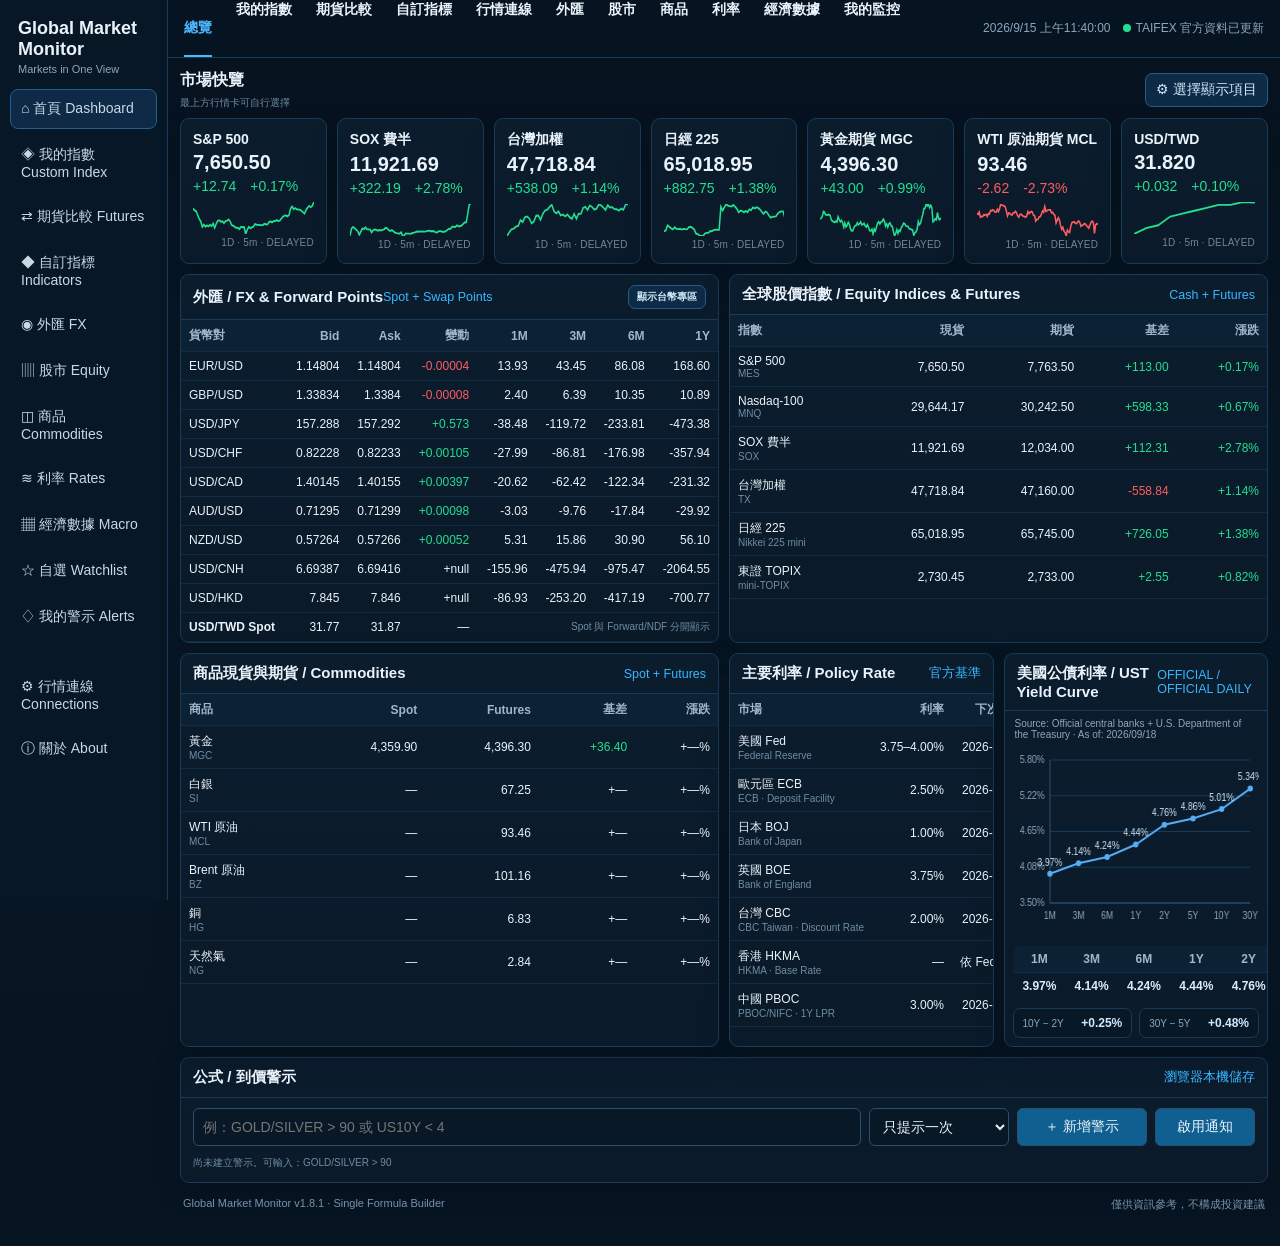
==== commit c2b773a7: "chore: refresh intraday provider cache" ====
--- a/index.html
+++ b/index.html
@@ -164,4 +164,4 @@
   });
   window.__gmmEmergencySwitch=emergencySwitch;
 })();
-</script><script src="config.example.js?v=20260918-fix1"></script><script src="providers.js?v=20260916-ndf3"></script><script src="app.js?v=20260921-cix-editflow1"></script><script src="tv-spark-widget.js?v=20260918-fix1"></script></body></html>+</script><script src="config.example.js?v=20260918-fix1"></script><script src="providers.js?v=20260921-intraday3"></script><script src="app.js?v=20260921-cix-editflow3"></script><script src="tv-spark-widget.js?v=20260918-fix1"></script></body></html>
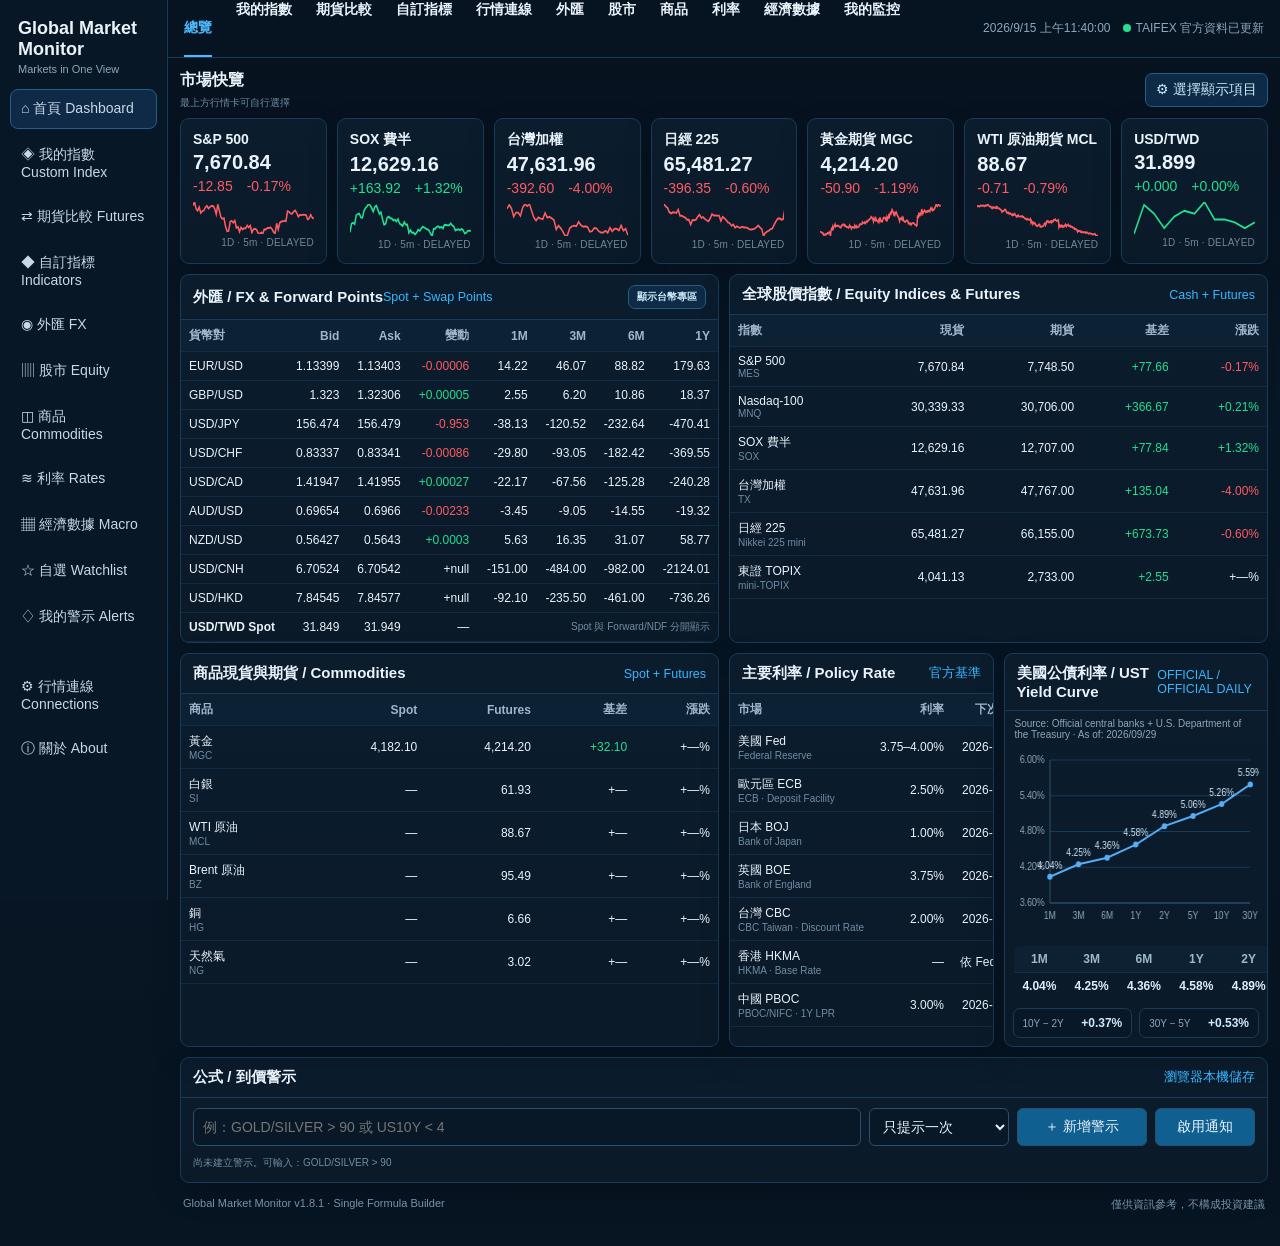
==== commit 26f1b9dc: "ui: expose custom index notification permission" ====
--- a/index.html
+++ b/index.html
@@ -46,7 +46,7 @@
       <section id="customindexView" class="view">
         <section class="panel cix-hero">
           <div><span class="cix-kicker">CUSTOM INDEX LIBRARY</span><h2>我的指數</h2><p>建立自己的市場指數，將商品、匯率與其他自訂指數組成固定公式，再用同一個 Symbol 持續監控。</p></div>
-          <div class="cix-actions"><button id="newCustomIndex" class="cix-primary">＋ 建立自訂指數</button><button id="exportCix" class="secondary-btn">備份我的指數</button><button id="importCix" class="secondary-btn">還原備份</button><input id="cixImportFile" type="file" accept="application/json,.json" hidden></div>
+          <div class="cix-actions"><button id="newCustomIndex" class="cix-primary">＋ 建立自訂指數</button><button id="cixNotifyBtn" class="secondary-btn">啟用通知</button><button id="exportCix" class="secondary-btn">備份我的指數</button><button id="importCix" class="secondary-btn">還原備份</button><input id="cixImportFile" type="file" accept="application/json,.json" hidden></div>
         </section>
         <section id="cixSummary" class="spread-kpis"></section>
         <section class="panel cix-builder">
@@ -164,4 +164,4 @@
   });
   window.__gmmEmergencySwitch=emergencySwitch;
 })();
-</script><script src="config.example.js?v=20260918-fix1"></script><script src="providers.js?v=20260921-intraday3"></script><script src="app.js?v=20260921-cix-editflow3"></script><script src="tv-spark-widget.js?v=20260918-fix1"></script></body></html>+</script><script src="config.example.js?v=20260918-fix1"></script><script src="providers.js?v=20260921-intraday3"></script><script src="app.js?v=20260930-cix-alert1"></script><script src="tv-spark-widget.js?v=20260918-fix1"></script></body></html>
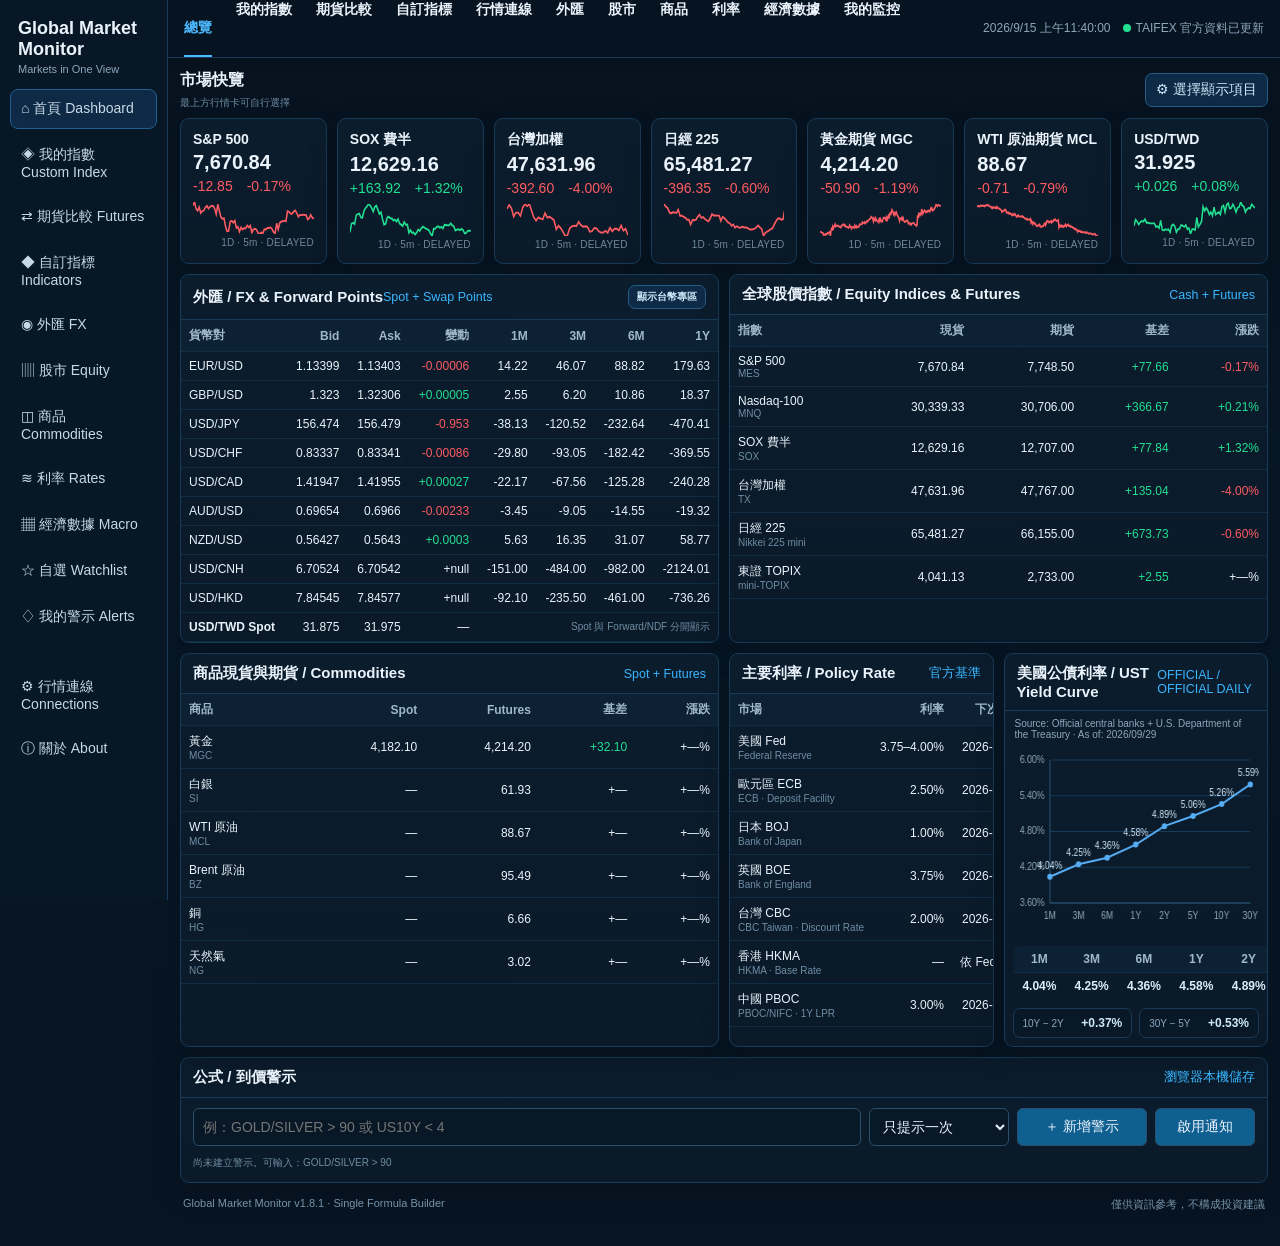
==== commit 7f17d701: "chore: refresh app cache after TAIFEX date fix" ====
--- a/index.html
+++ b/index.html
@@ -164,4 +164,4 @@
   });
   window.__gmmEmergencySwitch=emergencySwitch;
 })();
-</script><script src="config.example.js?v=20260918-fix1"></script><script src="providers.js?v=20260921-intraday3"></script><script src="app.js?v=20260930-cix-alert1"></script><script src="tv-spark-widget.js?v=20260918-fix1"></script></body></html>+</script><script src="config.example.js?v=20260918-fix1"></script><script src="providers.js?v=20260921-intraday3"></script><script src="app.js?v=20260930-cix-alert2"></script><script src="tv-spark-widget.js?v=20260918-fix1"></script></body></html>
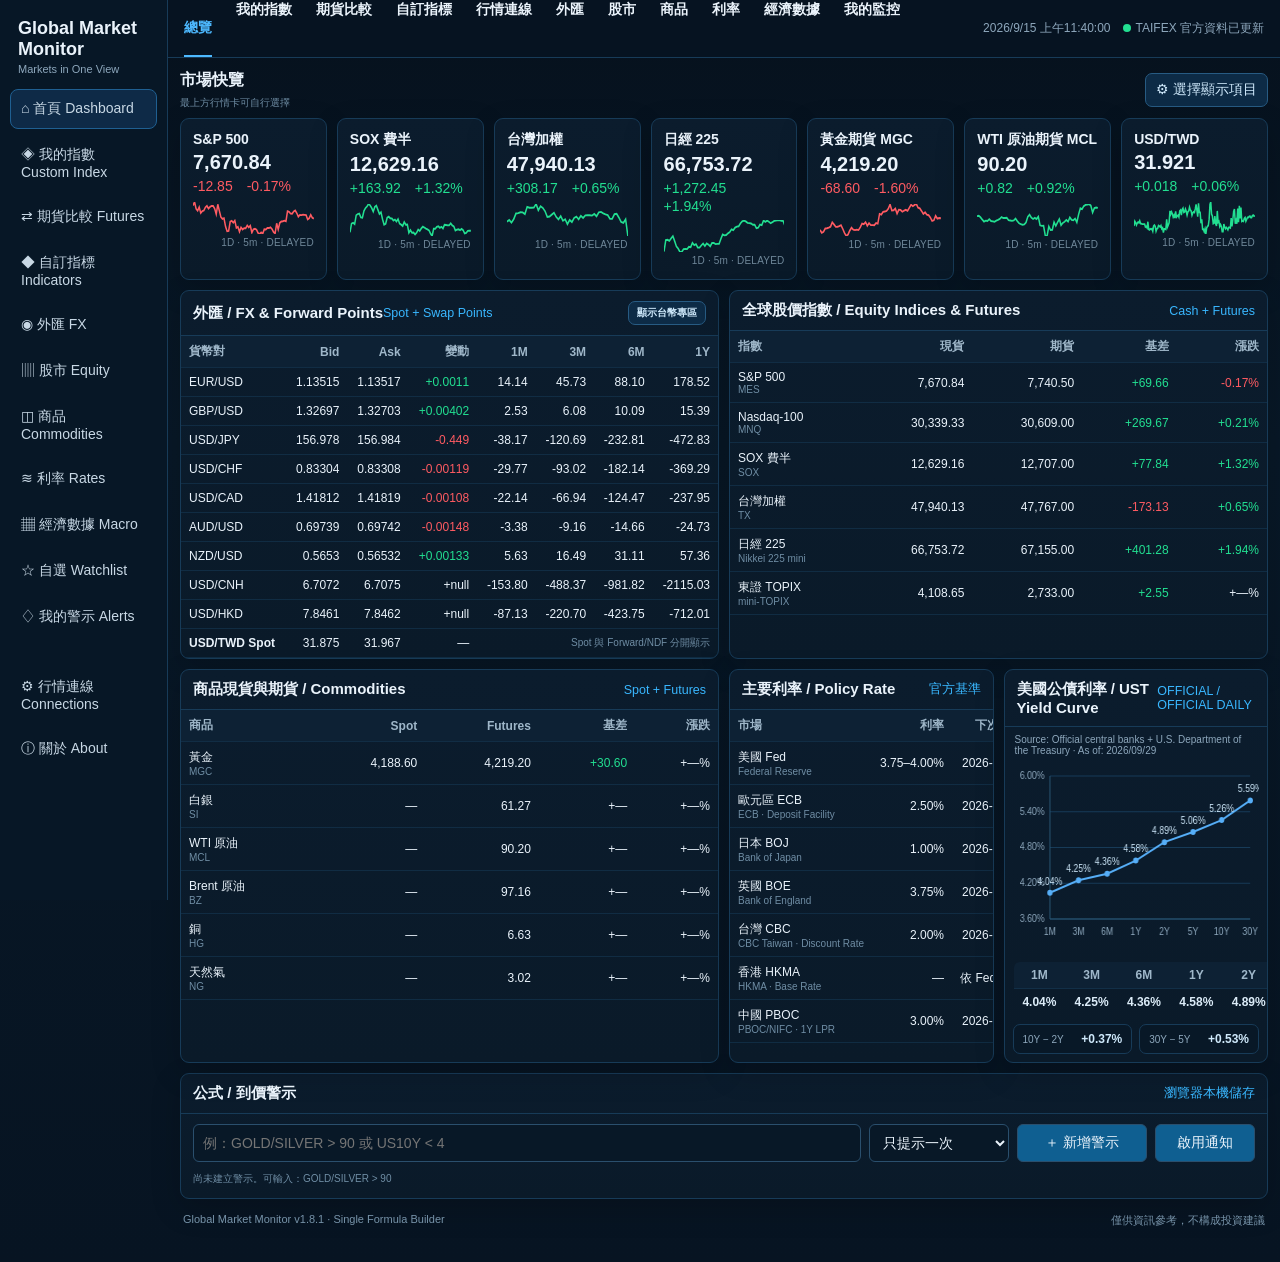
==== commit 56186b40: "chore: refresh cache for alert cloud sync" ====
--- a/index.html
+++ b/index.html
@@ -164,4 +164,4 @@
   });
   window.__gmmEmergencySwitch=emergencySwitch;
 })();
-</script><script src="config.example.js?v=20260918-fix1"></script><script src="providers.js?v=20260921-intraday3"></script><script src="app.js?v=20260930-cix-alert2"></script><script src="tv-spark-widget.js?v=20260918-fix1"></script></body></html>+</script><script src="config.example.js?v=20260918-fix1"></script><script src="providers.js?v=20260921-intraday3"></script><script src="app.js?v=20260930-cix-cloud1"></script><script src="tv-spark-widget.js?v=20260918-fix1"></script></body></html>
